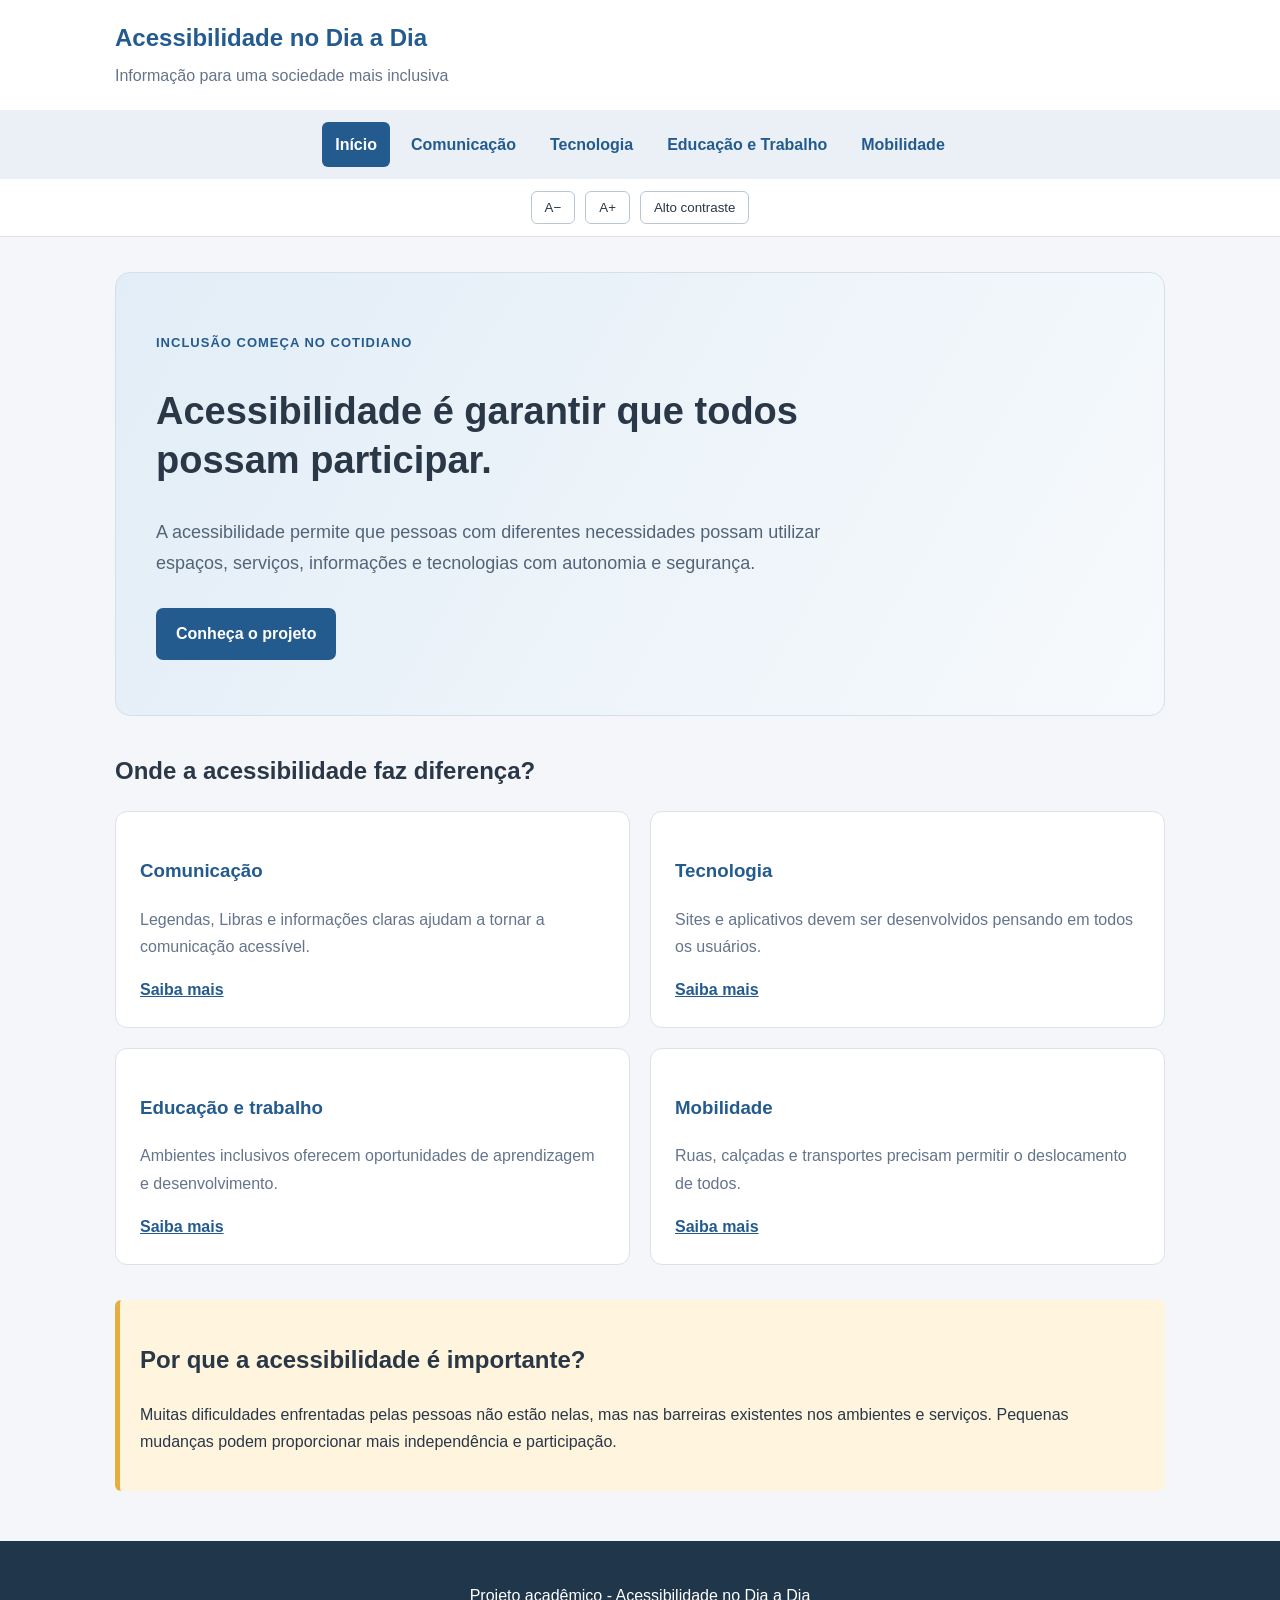
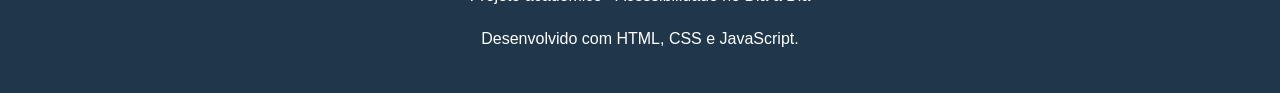
==== index.html @ 054a32b8 "Criando site de acessibilidade Primeira versão do site com cinco páginas e recursos de acessibilidad" ====
<!DOCTYPE html>
<html lang="pt-BR">
<head>
    <meta charset="UTF-8">
    <meta name="viewport" content="width=device-width, initial-scale=1.0">
    <title>Acessibilidade no Dia a Dia</title>
    <link rel="stylesheet" href="style.css">
    <script src="script.js" defer></script>
</head>
<body>

<a href="#conteudo" class="pular">Pular para o conteúdo</a>

<header>
    <div class="topo">
        <h2>Acessibilidade no Dia a Dia</h2>
        <p>Informação para uma sociedade mais inclusiva</p>
    </div>

    <nav aria-label="Menu principal">
        <a href="index.html" aria-current="page">Início</a>
        <a href="comunicacao.html">Comunicação</a>
        <a href="tecnologia.html">Tecnologia</a>
        <a href="educacao.html">Educação e Trabalho</a>
        <a href="mobilidade.html">Mobilidade</a>
    </nav>

    <div class="controles">
        <button onclick="alterarFonte(-10)" aria-label="Diminuir texto">A−</button>
        <button onclick="alterarFonte(10)" aria-label="Aumentar texto">A+</button>
        <button onclick="alternarContraste()" aria-pressed="false" id="contraste">Alto contraste</button>
    </div>
</header>

<main id="conteudo">
    <section class="banner">
        <span>INCLUSÃO COMEÇA NO COTIDIANO</span>
        <h1>Acessibilidade é garantir que todos possam participar.</h1>
        <p>A acessibilidade permite que pessoas com diferentes necessidades possam utilizar espaços, serviços, informações e tecnologias com autonomia e segurança.</p>
        <a href="comunicacao.html" class="botao">Conheça o projeto</a>
    </section>

    <section>
        <h2>Onde a acessibilidade faz diferença?</h2>

        <div class="cards">
            <article class="card">
                <h3>Comunicação</h3>
                <p>Legendas, Libras e informações claras ajudam a tornar a comunicação acessível.</p>
                <a href="comunicacao.html">Saiba mais</a>
            </article>

            <article class="card">
                <h3>Tecnologia</h3>
                <p>Sites e aplicativos devem ser desenvolvidos pensando em todos os usuários.</p>
                <a href="tecnologia.html">Saiba mais</a>
            </article>

            <article class="card">
                <h3>Educação e trabalho</h3>
                <p>Ambientes inclusivos oferecem oportunidades de aprendizagem e desenvolvimento.</p>
                <a href="educacao.html">Saiba mais</a>
            </article>

            <article class="card">
                <h3>Mobilidade</h3>
                <p>Ruas, calçadas e transportes precisam permitir o deslocamento de todos.</p>
                <a href="mobilidade.html">Saiba mais</a>
            </article>
        </div>
    </section>

    <section class="destaque">
        <h2>Por que a acessibilidade é importante?</h2>
        <p>Muitas dificuldades enfrentadas pelas pessoas não estão nelas, mas nas barreiras existentes nos ambientes e serviços. Pequenas mudanças podem proporcionar mais independência e participação.</p>
    </section>
</main>

<footer>
    <p>Projeto acadêmico - Acessibilidade no Dia a Dia</p>
    <p>Desenvolvido com HTML, CSS e JavaScript.</p>
</footer>

</body>
</html>
---- style.css ----
* {
    box-sizing: border-box;
}

html {
    font-size: 100%;
    scroll-behavior: smooth;
}

body {
    margin: 0;
    background-color: #f4f6f9;
    color: #293747;
    font-family: Arial, sans-serif;
    line-height: 1.7;
}

header {
    background-color: #ffffff;
    border-bottom: 1px solid #dce2e8;
}

.topo {
    max-width: 1100px;
    margin: auto;
    padding: 18px 25px;
}

.topo h2 {
    margin: 0;
    color: #245b8f;
}

.topo p {
    margin: 3px 0;
    color: #64748b;
}

nav {
    display: flex;
    justify-content: center;
    flex-wrap: wrap;
    gap: 8px;
    padding: 12px;
    background-color: #eaf0f6;
}

nav a {
    text-decoration: none;
    color: #245b8f;
    padding: 9px 13px;
    border-radius: 6px;
    font-weight: bold;
}

nav a:hover,
nav a[aria-current="page"] {
    background-color: #245b8f;
    color: white;
}

.controles {
    display: flex;
    justify-content: center;
    gap: 10px;
    padding: 12px;
}

button {
    padding: 8px 13px;
    border: 1px solid #b9c6d3;
    background: white;
    color: #293747;
    border-radius: 6px;
    cursor: pointer;
}

button:hover {
    background-color: #eaf0f6;
}

button:focus-visible,
a:focus-visible {
    outline: 3px solid #d18b00;
    outline-offset: 3px;
}

main {
    max-width: 1100px;
    margin: 35px auto;
    padding: 0 25px;
}

.banner {
    background: linear-gradient(120deg, #e2edf7, #f7fafc);
    padding: 55px 40px;
    border-radius: 15px;
    border: 1px solid #d3e0ec;
}

.banner span,
.categoria {
    color: #245b8f;
    font-size: 13px;
    font-weight: bold;
    letter-spacing: 1px;
}

.banner h1 {
    font-size: 38px;
    max-width: 750px;
    line-height: 1.3;
}

.banner p {
    max-width: 700px;
    font-size: 18px;
    color: #526477;
}

.botao {
    display: inline-block;
    margin-top: 12px;
    padding: 12px 20px;
    background-color: #245b8f;
    color: white;
    text-decoration: none;
    border-radius: 7px;
    font-weight: bold;
}

.botao:hover {
    background-color: #17436d;
}

section {
    margin-bottom: 35px;
}

section h2 {
    margin-bottom: 20px;
}

.cards {
    display: grid;
    grid-template-columns: repeat(2, 1fr);
    gap: 20px;
}

.card {
    padding: 24px;
    background-color: white;
    border: 1px solid #dce2e8;
    border-radius: 12px;
}

.card h3 {
    color: #245b8f;
}

.card p {
    color: #64748b;
}

.card a {
    color: #245b8f;
    font-weight: bold;
}

.destaque {
    background-color: #fff5df;
    border-left: 5px solid #e7ae3f;
    padding: 20px;
    border-radius: 6px;
}

.conteudo {
    max-width: 850px;
    background-color: white;
    padding: 35px;
    border-radius: 12px;
    border: 1px solid #dce2e8;
}

.conteudo h1 {
    font-size: 34px;
    color: #245b8f;
}

.conteudo h2 {
    margin-top: 30px;
    color: #293747;
}

.conteudo h3 {
    color: #245b8f;
    margin-bottom: 5px;
}

.conteudo li {
    margin-bottom: 12px;
}

.introducao {
    font-size: 19px;
    color: #526477;
}

.proximo {
    display: inline-block;
    margin-top: 25px;
    font-weight: bold;
    color: #245b8f;
}

footer {
    background-color: #20364b;
    color: white;
    text-align: center;
    padding: 25px;
    margin-top: 50px;
}

.pular {
    position: absolute;
    left: -9999px;
    top: 10px;
    background: #20364b;
    color: white;
    padding: 12px;
    z-index: 10;
}

.pular:focus {
    left: 10px;
}

body.alto-contraste {
    background: black;
    color: white;
}

body.alto-contraste header,
body.alto-contraste main,
body.alto-contraste .card {
    background: black;
    color: white;
    border: 1px solid white;
}

body.alto-contraste nav {
    background: #222;
}

body.alto-contraste nav a,
body.alto-contraste .conteudo h2,
body.alto-contraste .conteudo h3 {
    color: white;
}

body.alto-contraste a {
    color: yellow;
}

body.alto-contraste .banner {
    background: black;
    border: 1px solid white;
}

body.alto-contraste .banner p,
body.alto-contraste .card p {
    color: white;
}

body.alto-contraste .destaque {
    background: #222;
    color: white;
    border-color: yellow;
}

body.alto-contraste footer {
    background: black;
    border-top: 1px solid white;
}

body.alto-contraste button {
    background: black;
    color: white;
    border-color: white;
}

@media (max-width: 700px) {
    .cards {
        grid-template-columns: 1fr;
    }

    .banner {
        padding: 30px 22px;
    }

    .banner h1 {
        font-size: 28px;
    }

    .conteudo {
        padding: 22px;
    }

    nav {
        flex-direction: column;
        align-items: center;
    }

    .controles {
        flex-wrap: wrap;
    }
}

@media (prefers-reduced-motion: reduce) {
    html {
        scroll-behavior: auto;
    }
}
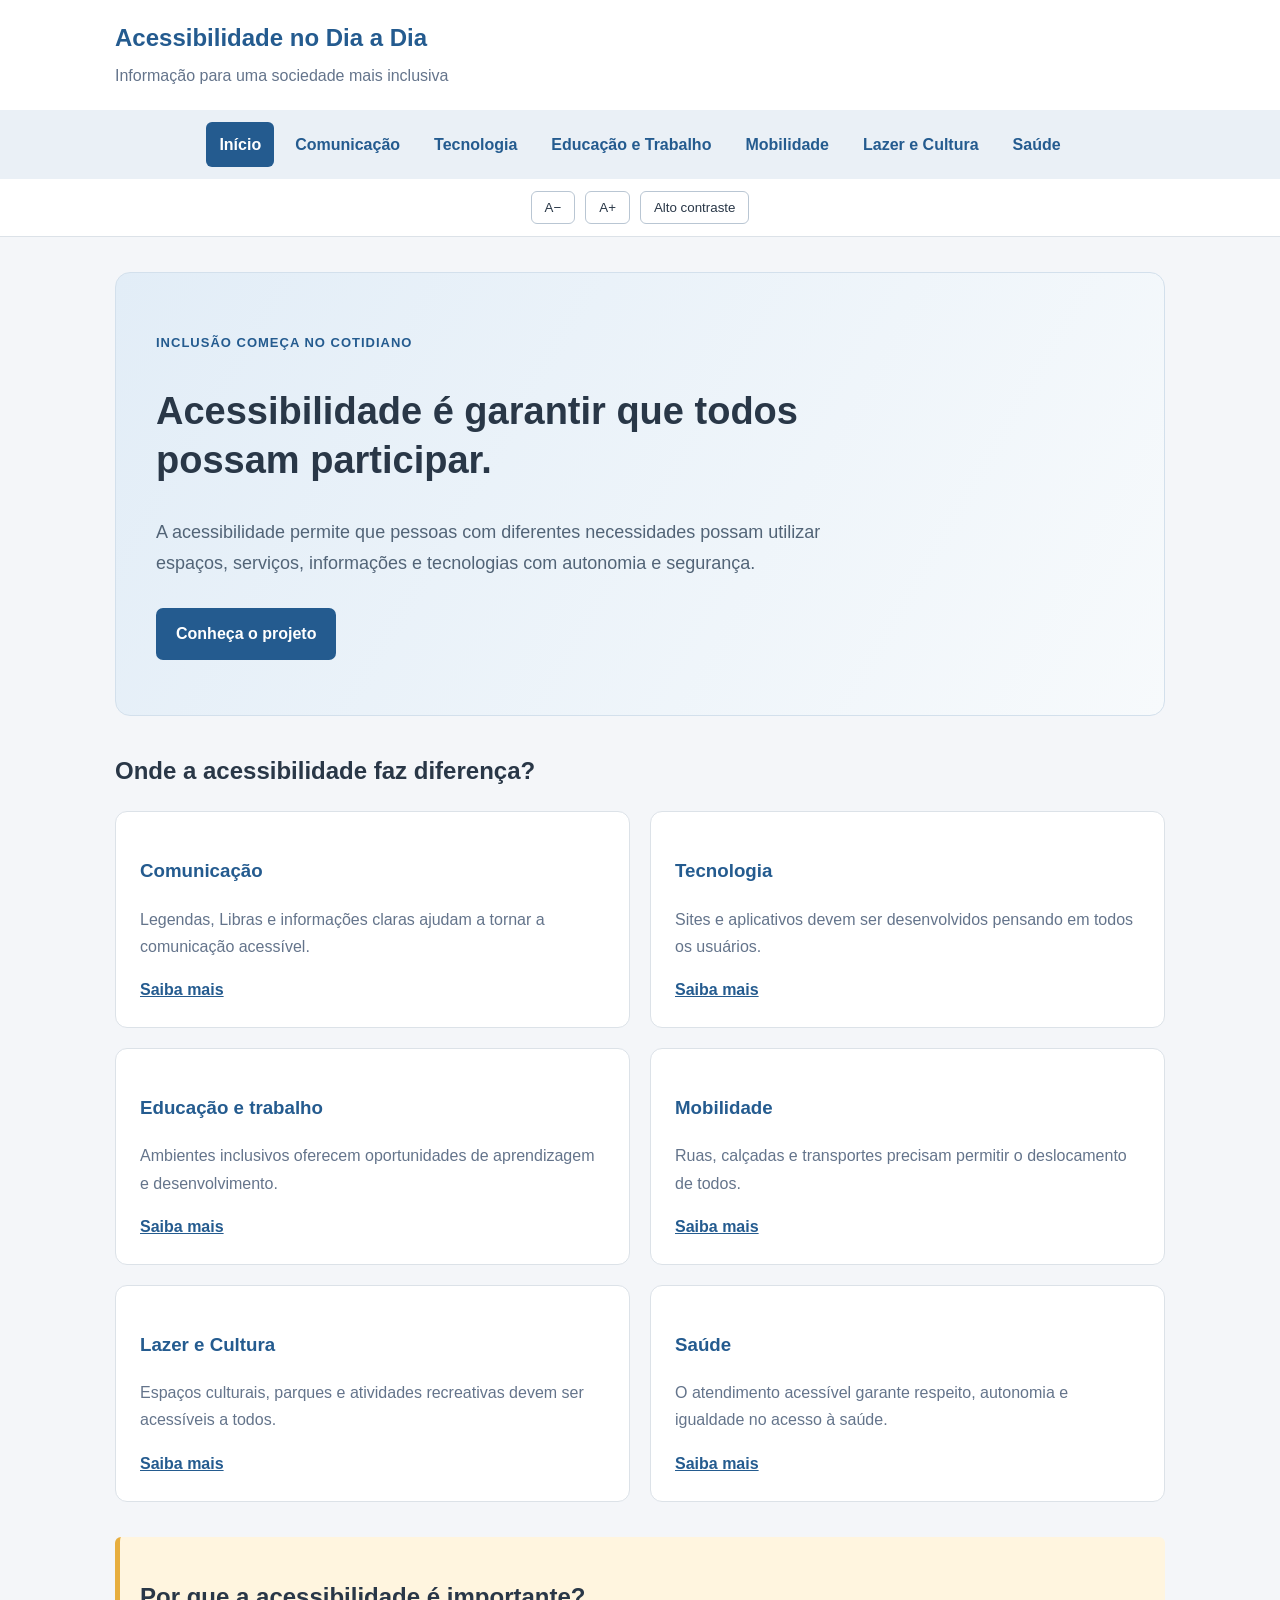
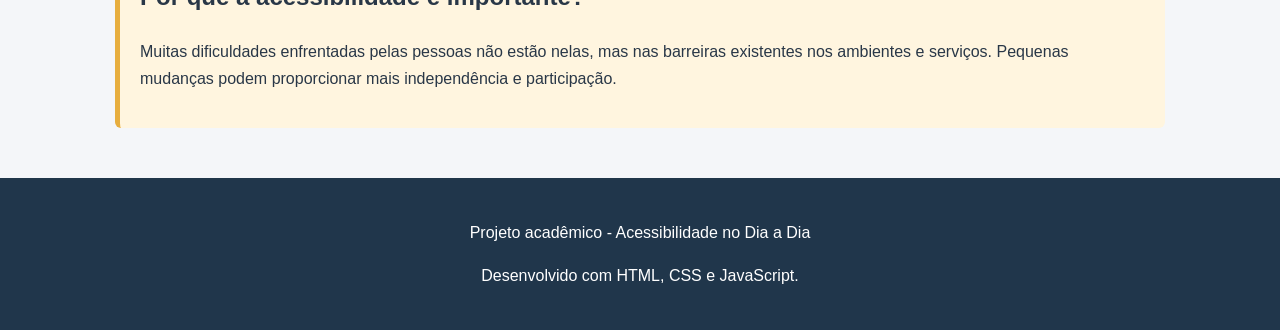
==== commit 5d5a1d43: "Add files via upload" ====
--- a/index.html
+++ b/index.html
@@ -1,85 +1,117 @@
-<!DOCTYPE html>
-<html lang="pt-BR">
-<head>
-    <meta charset="UTF-8">
-    <meta name="viewport" content="width=device-width, initial-scale=1.0">
-    <title>Acessibilidade no Dia a Dia</title>
-    <link rel="stylesheet" href="style.css">
-    <script src="script.js" defer></script>
-</head>
-<body>
-
-<a href="#conteudo" class="pular">Pular para o conteúdo</a>
-
-<header>
-    <div class="topo">
-        <h2>Acessibilidade no Dia a Dia</h2>
-        <p>Informação para uma sociedade mais inclusiva</p>
-    </div>
-
-    <nav aria-label="Menu principal">
-        <a href="index.html" aria-current="page">Início</a>
-        <a href="comunicacao.html">Comunicação</a>
-        <a href="tecnologia.html">Tecnologia</a>
-        <a href="educacao.html">Educação e Trabalho</a>
-        <a href="mobilidade.html">Mobilidade</a>
-    </nav>
-
-    <div class="controles">
-        <button onclick="alterarFonte(-10)" aria-label="Diminuir texto">A−</button>
-        <button onclick="alterarFonte(10)" aria-label="Aumentar texto">A+</button>
-        <button onclick="alternarContraste()" aria-pressed="false" id="contraste">Alto contraste</button>
-    </div>
-</header>
-
-<main id="conteudo">
-    <section class="banner">
-        <span>INCLUSÃO COMEÇA NO COTIDIANO</span>
-        <h1>Acessibilidade é garantir que todos possam participar.</h1>
-        <p>A acessibilidade permite que pessoas com diferentes necessidades possam utilizar espaços, serviços, informações e tecnologias com autonomia e segurança.</p>
-        <a href="comunicacao.html" class="botao">Conheça o projeto</a>
-    </section>
-
-    <section>
-        <h2>Onde a acessibilidade faz diferença?</h2>
-
-        <div class="cards">
-            <article class="card">
-                <h3>Comunicação</h3>
-                <p>Legendas, Libras e informações claras ajudam a tornar a comunicação acessível.</p>
-                <a href="comunicacao.html">Saiba mais</a>
-            </article>
-
-            <article class="card">
-                <h3>Tecnologia</h3>
-                <p>Sites e aplicativos devem ser desenvolvidos pensando em todos os usuários.</p>
-                <a href="tecnologia.html">Saiba mais</a>
-            </article>
-
-            <article class="card">
-                <h3>Educação e trabalho</h3>
-                <p>Ambientes inclusivos oferecem oportunidades de aprendizagem e desenvolvimento.</p>
-                <a href="educacao.html">Saiba mais</a>
-            </article>
-
-            <article class="card">
-                <h3>Mobilidade</h3>
-                <p>Ruas, calçadas e transportes precisam permitir o deslocamento de todos.</p>
-                <a href="mobilidade.html">Saiba mais</a>
-            </article>
-        </div>
-    </section>
-
-    <section class="destaque">
-        <h2>Por que a acessibilidade é importante?</h2>
-        <p>Muitas dificuldades enfrentadas pelas pessoas não estão nelas, mas nas barreiras existentes nos ambientes e serviços. Pequenas mudanças podem proporcionar mais independência e participação.</p>
-    </section>
-</main>
-
-<footer>
-    <p>Projeto acadêmico - Acessibilidade no Dia a Dia</p>
-    <p>Desenvolvido com HTML, CSS e JavaScript.</p>
-</footer>
-
-</body>
-</html>
+
+<!DOCTYPE html>
+<html lang="pt-BR">
+<head>
+    <meta charset="UTF-8">
+    <meta name="viewport" content="width=device-width, initial-scale=1.0">
+    <title>Acessibilidade no Dia a Dia</title>
+    <link rel="stylesheet" href="style.css">
+    <script src="script.js" defer></script>
+</head>
+<body>
+
+<a href="#conteudo" class="pular">Pular para o conteúdo</a>
+
+<header>
+    <div class="topo">
+        <h2>Acessibilidade no Dia a Dia</h2>
+        <p>Informação para uma sociedade mais inclusiva</p>
+    </div>
+
+    <nav aria-label="Menu principal">
+        <a href="index.html" aria-current="page">Início</a>
+        <a href="comunicacao.html">Comunicação</a>
+        <a href="tecnologia.html">Tecnologia</a>
+        <a href="educacao.html">Educação e Trabalho</a>
+        <a href="mobilidade.html">Mobilidade</a>
+        <a href="lazer.html">Lazer e Cultura</a>
+        <a href="saude.html">Saúde</a>
+    </nav>
+
+    <div class="controles">
+        <button onclick="alterarFonte(-10)" aria-label="Diminuir texto">A−</button>
+        <button onclick="alterarFonte(10)" aria-label="Aumentar texto">A+</button>
+        <button onclick="alternarContraste()" aria-pressed="false" id="contraste">Alto contraste</button>
+    </div>
+</header>
+
+<main id="conteudo">
+
+    <section class="banner">
+        <span>INCLUSÃO COMEÇA NO COTIDIANO</span>
+
+        <h1>Acessibilidade é garantir que todos possam participar.</h1>
+
+        <p>
+            A acessibilidade permite que pessoas com diferentes necessidades
+            possam utilizar espaços, serviços, informações e tecnologias
+            com autonomia e segurança.
+        </p>
+
+        <a href="comunicacao.html" class="botao">Conheça o projeto</a>
+    </section>
+
+    <section>
+        <h2>Onde a acessibilidade faz diferença?</h2>
+
+        <div class="cards">
+
+            <article class="card">
+                <h3>Comunicação</h3>
+                <p>Legendas, Libras e informações claras ajudam a tornar a comunicação acessível.</p>
+                <a href="comunicacao.html">Saiba mais</a>
+            </article>
+
+            <article class="card">
+                <h3>Tecnologia</h3>
+                <p>Sites e aplicativos devem ser desenvolvidos pensando em todos os usuários.</p>
+                <a href="tecnologia.html">Saiba mais</a>
+            </article>
+
+            <article class="card">
+                <h3>Educação e trabalho</h3>
+                <p>Ambientes inclusivos oferecem oportunidades de aprendizagem e desenvolvimento.</p>
+                <a href="educacao.html">Saiba mais</a>
+            </article>
+
+            <article class="card">
+                <h3>Mobilidade</h3>
+                <p>Ruas, calçadas e transportes precisam permitir o deslocamento de todos.</p>
+                <a href="mobilidade.html">Saiba mais</a>
+            </article>
+
+            <article class="card">
+                <h3>Lazer e Cultura</h3>
+                <p>Espaços culturais, parques e atividades recreativas devem ser acessíveis a todos.</p>
+                <a href="lazer.html">Saiba mais</a>
+            </article>
+
+            <article class="card">
+                <h3>Saúde</h3>
+                <p>O atendimento acessível garante respeito, autonomia e igualdade no acesso à saúde.</p>
+                <a href="saude.html">Saiba mais</a>
+            </article>
+
+        </div>
+    </section>
+
+    <section class="destaque">
+        <h2>Por que a acessibilidade é importante?</h2>
+
+        <p>
+            Muitas dificuldades enfrentadas pelas pessoas não estão nelas,
+            mas nas barreiras existentes nos ambientes e serviços.
+            Pequenas mudanças podem proporcionar mais independência
+            e participação.
+        </p>
+    </section>
+
+</main>
+
+<footer>
+    <p>Projeto acadêmico - Acessibilidade no Dia a Dia</p>
+    <p>Desenvolvido com HTML, CSS e JavaScript.</p>
+</footer>
+
+</body>
+</html>
--- a/style.css
+++ b/style.css
@@ -1,324 +1,324 @@
-
-* {
-    box-sizing: border-box;
-}
-
-html {
-    font-size: 100%;
-    scroll-behavior: smooth;
-}
-
-body {
-    margin: 0;
-    background-color: #f4f6f9;
-    color: #293747;
-    font-family: Arial, sans-serif;
-    line-height: 1.7;
-}
-
-header {
-    background-color: #ffffff;
-    border-bottom: 1px solid #dce2e8;
-}
-
-.topo {
-    max-width: 1100px;
-    margin: auto;
-    padding: 18px 25px;
-}
-
-.topo h2 {
-    margin: 0;
-    color: #245b8f;
-}
-
-.topo p {
-    margin: 3px 0;
-    color: #64748b;
-}
-
-nav {
-    display: flex;
-    justify-content: center;
-    flex-wrap: wrap;
-    gap: 8px;
-    padding: 12px;
-    background-color: #eaf0f6;
-}
-
-nav a {
-    text-decoration: none;
-    color: #245b8f;
-    padding: 9px 13px;
-    border-radius: 6px;
-    font-weight: bold;
-}
-
-nav a:hover,
-nav a[aria-current="page"] {
-    background-color: #245b8f;
-    color: white;
-}
-
-.controles {
-    display: flex;
-    justify-content: center;
-    gap: 10px;
-    padding: 12px;
-}
-
-button {
-    padding: 8px 13px;
-    border: 1px solid #b9c6d3;
-    background: white;
-    color: #293747;
-    border-radius: 6px;
-    cursor: pointer;
-}
-
-button:hover {
-    background-color: #eaf0f6;
-}
-
-button:focus-visible,
-a:focus-visible {
-    outline: 3px solid #d18b00;
-    outline-offset: 3px;
-}
-
-main {
-    max-width: 1100px;
-    margin: 35px auto;
-    padding: 0 25px;
-}
-
-.banner {
-    background: linear-gradient(120deg, #e2edf7, #f7fafc);
-    padding: 55px 40px;
-    border-radius: 15px;
-    border: 1px solid #d3e0ec;
-}
-
-.banner span,
-.categoria {
-    color: #245b8f;
-    font-size: 13px;
-    font-weight: bold;
-    letter-spacing: 1px;
-}
-
-.banner h1 {
-    font-size: 38px;
-    max-width: 750px;
-    line-height: 1.3;
-}
-
-.banner p {
-    max-width: 700px;
-    font-size: 18px;
-    color: #526477;
-}
-
-.botao {
-    display: inline-block;
-    margin-top: 12px;
-    padding: 12px 20px;
-    background-color: #245b8f;
-    color: white;
-    text-decoration: none;
-    border-radius: 7px;
-    font-weight: bold;
-}
-
-.botao:hover {
-    background-color: #17436d;
-}
-
-section {
-    margin-bottom: 35px;
-}
-
-section h2 {
-    margin-bottom: 20px;
-}
-
-.cards {
-    display: grid;
-    grid-template-columns: repeat(2, 1fr);
-    gap: 20px;
-}
-
-.card {
-    padding: 24px;
-    background-color: white;
-    border: 1px solid #dce2e8;
-    border-radius: 12px;
-}
-
-.card h3 {
-    color: #245b8f;
-}
-
-.card p {
-    color: #64748b;
-}
-
-.card a {
-    color: #245b8f;
-    font-weight: bold;
-}
-
-.destaque {
-    background-color: #fff5df;
-    border-left: 5px solid #e7ae3f;
-    padding: 20px;
-    border-radius: 6px;
-}
-
-.conteudo {
-    max-width: 850px;
-    background-color: white;
-    padding: 35px;
-    border-radius: 12px;
-    border: 1px solid #dce2e8;
-}
-
-.conteudo h1 {
-    font-size: 34px;
-    color: #245b8f;
-}
-
-.conteudo h2 {
-    margin-top: 30px;
-    color: #293747;
-}
-
-.conteudo h3 {
-    color: #245b8f;
-    margin-bottom: 5px;
-}
-
-.conteudo li {
-    margin-bottom: 12px;
-}
-
-.introducao {
-    font-size: 19px;
-    color: #526477;
-}
-
-.proximo {
-    display: inline-block;
-    margin-top: 25px;
-    font-weight: bold;
-    color: #245b8f;
-}
-
-footer {
-    background-color: #20364b;
-    color: white;
-    text-align: center;
-    padding: 25px;
-    margin-top: 50px;
-}
-
-.pular {
-    position: absolute;
-    left: -9999px;
-    top: 10px;
-    background: #20364b;
-    color: white;
-    padding: 12px;
-    z-index: 10;
-}
-
-.pular:focus {
-    left: 10px;
-}
-
-body.alto-contraste {
-    background: black;
-    color: white;
-}
-
-body.alto-contraste header,
-body.alto-contraste main,
-body.alto-contraste .card {
-    background: black;
-    color: white;
-    border: 1px solid white;
-}
-
-body.alto-contraste nav {
-    background: #222;
-}
-
-body.alto-contraste nav a,
-body.alto-contraste .conteudo h2,
-body.alto-contraste .conteudo h3 {
-    color: white;
-}
-
-body.alto-contraste a {
-    color: yellow;
-}
-
-body.alto-contraste .banner {
-    background: black;
-    border: 1px solid white;
-}
-
-body.alto-contraste .banner p,
-body.alto-contraste .card p {
-    color: white;
-}
-
-body.alto-contraste .destaque {
-    background: #222;
-    color: white;
-    border-color: yellow;
-}
-
-body.alto-contraste footer {
-    background: black;
-    border-top: 1px solid white;
-}
-
-body.alto-contraste button {
-    background: black;
-    color: white;
-    border-color: white;
-}
-
-@media (max-width: 700px) {
-    .cards {
-        grid-template-columns: 1fr;
-    }
-
-    .banner {
-        padding: 30px 22px;
-    }
-
-    .banner h1 {
-        font-size: 28px;
-    }
-
-    .conteudo {
-        padding: 22px;
-    }
-
-    nav {
-        flex-direction: column;
-        align-items: center;
-    }
-
-    .controles {
-        flex-wrap: wrap;
-    }
-}
-
-@media (prefers-reduced-motion: reduce) {
-    html {
-        scroll-behavior: auto;
-    }
-}
+
+* {
+    box-sizing: border-box;
+}
+
+html {
+    font-size: 100%;
+    scroll-behavior: smooth;
+}
+
+body {
+    margin: 0;
+    background-color: #f4f6f9;
+    color: #293747;
+    font-family: Arial, sans-serif;
+    line-height: 1.7;
+}
+
+header {
+    background-color: #ffffff;
+    border-bottom: 1px solid #dce2e8;
+}
+
+.topo {
+    max-width: 1100px;
+    margin: auto;
+    padding: 18px 25px;
+}
+
+.topo h2 {
+    margin: 0;
+    color: #245b8f;
+}
+
+.topo p {
+    margin: 3px 0;
+    color: #64748b;
+}
+
+nav {
+    display: flex;
+    justify-content: center;
+    flex-wrap: wrap;
+    gap: 8px;
+    padding: 12px;
+    background-color: #eaf0f6;
+}
+
+nav a {
+    text-decoration: none;
+    color: #245b8f;
+    padding: 9px 13px;
+    border-radius: 6px;
+    font-weight: bold;
+}
+
+nav a:hover,
+nav a[aria-current="page"] {
+    background-color: #245b8f;
+    color: white;
+}
+
+.controles {
+    display: flex;
+    justify-content: center;
+    gap: 10px;
+    padding: 12px;
+}
+
+button {
+    padding: 8px 13px;
+    border: 1px solid #b9c6d3;
+    background: white;
+    color: #293747;
+    border-radius: 6px;
+    cursor: pointer;
+}
+
+button:hover {
+    background-color: #eaf0f6;
+}
+
+button:focus-visible,
+a:focus-visible {
+    outline: 3px solid #d18b00;
+    outline-offset: 3px;
+}
+
+main {
+    max-width: 1100px;
+    margin: 35px auto;
+    padding: 0 25px;
+}
+
+.banner {
+    background: linear-gradient(120deg, #e2edf7, #f7fafc);
+    padding: 55px 40px;
+    border-radius: 15px;
+    border: 1px solid #d3e0ec;
+}
+
+.banner span,
+.categoria {
+    color: #245b8f;
+    font-size: 13px;
+    font-weight: bold;
+    letter-spacing: 1px;
+}
+
+.banner h1 {
+    font-size: 38px;
+    max-width: 750px;
+    line-height: 1.3;
+}
+
+.banner p {
+    max-width: 700px;
+    font-size: 18px;
+    color: #526477;
+}
+
+.botao {
+    display: inline-block;
+    margin-top: 12px;
+    padding: 12px 20px;
+    background-color: #245b8f;
+    color: white;
+    text-decoration: none;
+    border-radius: 7px;
+    font-weight: bold;
+}
+
+.botao:hover {
+    background-color: #17436d;
+}
+
+section {
+    margin-bottom: 35px;
+}
+
+section h2 {
+    margin-bottom: 20px;
+}
+
+.cards {
+    display: grid;
+    grid-template-columns: repeat(2, 1fr);
+    gap: 20px;
+}
+
+.card {
+    padding: 24px;
+    background-color: white;
+    border: 1px solid #dce2e8;
+    border-radius: 12px;
+}
+
+.card h3 {
+    color: #245b8f;
+}
+
+.card p {
+    color: #64748b;
+}
+
+.card a {
+    color: #245b8f;
+    font-weight: bold;
+}
+
+.destaque {
+    background-color: #fff5df;
+    border-left: 5px solid #e7ae3f;
+    padding: 20px;
+    border-radius: 6px;
+}
+
+.conteudo {
+    max-width: 850px;
+    background-color: white;
+    padding: 35px;
+    border-radius: 12px;
+    border: 1px solid #dce2e8;
+}
+
+.conteudo h1 {
+    font-size: 34px;
+    color: #245b8f;
+}
+
+.conteudo h2 {
+    margin-top: 30px;
+    color: #293747;
+}
+
+.conteudo h3 {
+    color: #245b8f;
+    margin-bottom: 5px;
+}
+
+.conteudo li {
+    margin-bottom: 12px;
+}
+
+.introducao {
+    font-size: 19px;
+    color: #526477;
+}
+
+.proximo {
+    display: inline-block;
+    margin-top: 25px;
+    font-weight: bold;
+    color: #245b8f;
+}
+
+footer {
+    background-color: #20364b;
+    color: white;
+    text-align: center;
+    padding: 25px;
+    margin-top: 50px;
+}
+
+.pular {
+    position: absolute;
+    left: -9999px;
+    top: 10px;
+    background: #20364b;
+    color: white;
+    padding: 12px;
+    z-index: 10;
+}
+
+.pular:focus {
+    left: 10px;
+}
+
+body.alto-contraste {
+    background: black;
+    color: white;
+}
+
+body.alto-contraste header,
+body.alto-contraste main,
+body.alto-contraste .card {
+    background: black;
+    color: white;
+    border: 1px solid white;
+}
+
+body.alto-contraste nav {
+    background: #222;
+}
+
+body.alto-contraste nav a,
+body.alto-contraste .conteudo h2,
+body.alto-contraste .conteudo h3 {
+    color: white;
+}
+
+body.alto-contraste a {
+    color: yellow;
+}
+
+body.alto-contraste .banner {
+    background: black;
+    border: 1px solid white;
+}
+
+body.alto-contraste .banner p,
+body.alto-contraste .card p {
+    color: white;
+}
+
+body.alto-contraste .destaque {
+    background: #222;
+    color: white;
+    border-color: yellow;
+}
+
+body.alto-contraste footer {
+    background: black;
+    border-top: 1px solid white;
+}
+
+body.alto-contraste button {
+    background: black;
+    color: white;
+    border-color: white;
+}
+
+@media (max-width: 700px) {
+    .cards {
+        grid-template-columns: 1fr;
+    }
+
+    .banner {
+        padding: 30px 22px;
+    }
+
+    .banner h1 {
+        font-size: 28px;
+    }
+
+    .conteudo {
+        padding: 22px;
+    }
+
+    nav {
+        flex-direction: column;
+        align-items: center;
+    }
+
+    .controles {
+        flex-wrap: wrap;
+    }
+}
+
+@media (prefers-reduced-motion: reduce) {
+    html {
+        scroll-behavior: auto;
+    }
+}
